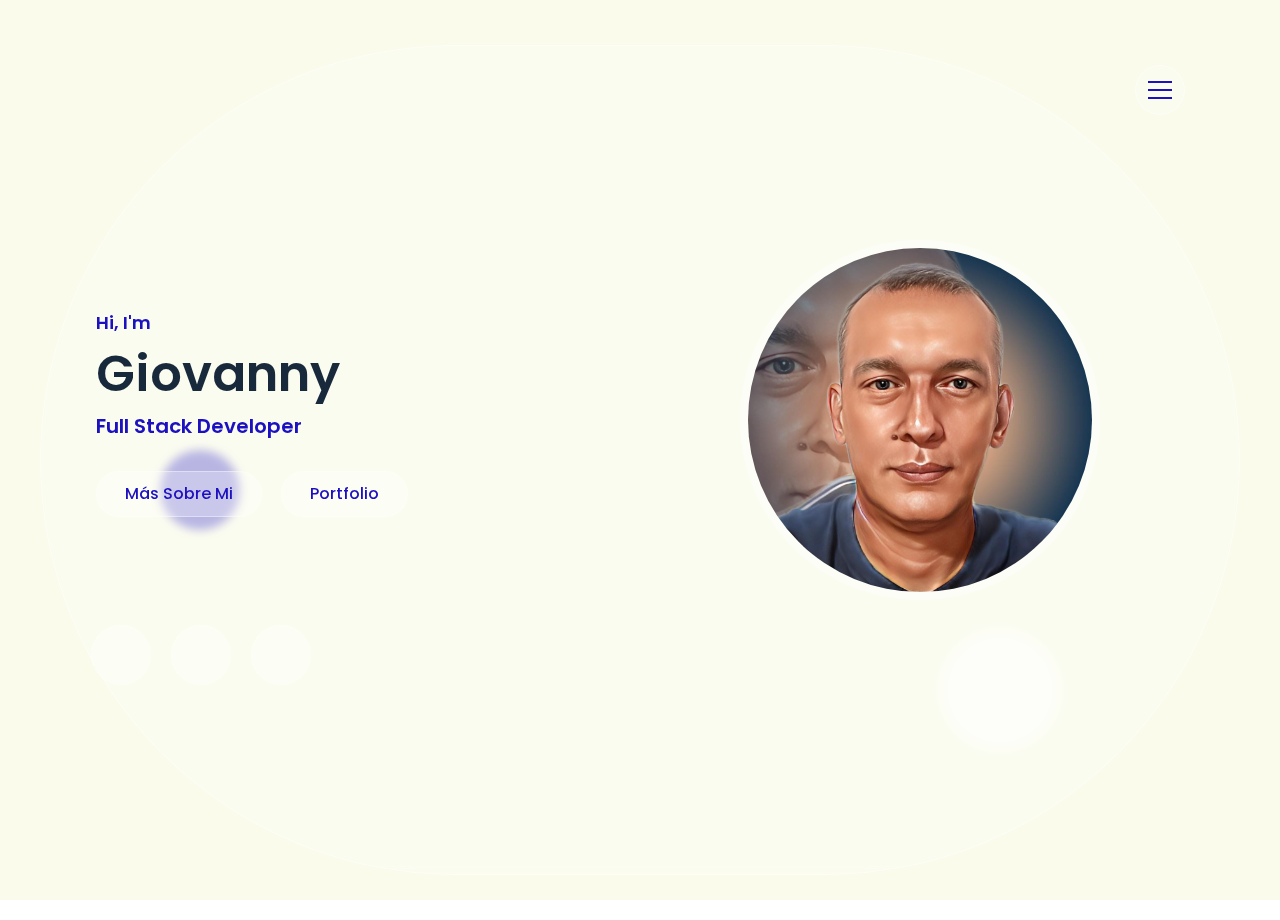
==== index.html @ 27f0efa8 "first commit" ====
<!DOCTYPE html>
<html lang="en">
<head>
  <meta charset="utf-8">
  <meta name="viewport" content="width=device-width, initial-scale=1">
  <link rel="stylesheet" href="css/font-awesome.css">
  <link rel="stylesheet" href="css/style.css">
  <title>Giovanny</title>
</head>
<body>
<!-------- Page Loader ------->
<div class="page-loader">
  
</div>

<!--------  Background Circles start ------->
<div class="bg-circles">
  <div class="circle-1"></div>
  <div class="circle-2"></div>
  <div class="circle-3"></div>
  <div class="circle-4"></div>
</div>

<!--------  overlay ------->
  <div class="overlay"></div>

<!--------  Main ------->
<div class="main">
                <!--------  Header Start ------->
<header class="header">
  <div class="container">
    <div class="row flex-end">
      <button type="button" class="nav-toggler">
        <span></span>
      </button>
      <nav class="nav">
        <div class="nav-inner">
          <ul>
            <li><a href="#home" class="nav-item link-item">Home</a></li>
            <li><a href="#about" class="nav-item link-item">About</a></li>
            <li><a href="#portfolio" class="nav-item link-item">Portfolio</a></li>
            <li><a href="#contact" class="nav-item link-item">Contact</a></li>
          </ul>
        </div>
      </nav>
    </div>
  </div>
</header>



                <!--------  Home section ------->
  <section class="home-section align-items-center active" id="home">
    <div class="container">
      <div class="row align-items-center">
        <div class="home-text">
          <p>Hi, I'm</p>
          <h1>Giovanny</h1>
          <h2>Full Stack developer</h2>
          <a href="#about" class="btn link-item">más sobre mi</a>
          <a href="#portfolio" class="btn link-item">portfolio</a>
        </div>
        <div class="home-img">
          <div class="img-box">
            <img src="img/portfolio/img.jpg" alt="profile-img">
          </div>
        </div>
        <div class="social align-items-center">
          <ul>
            <li><a href="https://github.com/giovanymevi" target="_blank"><i class="fab fa-github"></i></a></li>
            <li><a href="https://www.linkedin.com/feed/" target="_blank"><i class="fab fa-linkedin"></i></a></li>
            <li><a href="#" target="_blank"><i class="fab fa-twitter"></i></a></li>
          </ul>
        </div>
      </div>
    </div>
  </section>
                  <!--------  About section ------->
<section class="about-section sec-padding " id="about">
  <div class="container">
    <div class="row">
      <div class="section-title">
        <h2>Sobre mi</h2>
      </div>
    </div>
    <div class="row">
      <div class="about-img">
        <img src="img/portfolio/logoGio.jpg" alt="about img">
      </div>
      <div class="about-text">
        <p>Como desarrollador web, me apasiona crear sitios web y aplicaciones de alta calidad que brinden una experiencia de usuario perfecta. 
          <br>Mi objetivo es implementar soluciones online innovadoras que aporten valor a usuarios y empresas.
          Siempre estoy buscando aprender y expandir mi conjunto de habilidades, y estoy emocionada de aportar mi experiencia a nuevos desafíos y oportunidades.
        </p>
        <h3>skills</h3>
        <div class="skills">
          <div class="skill-item">html</div>
          <div class="skill-item">css</div>
          <div class="skill-item">javascript</div>
          <div class="skill-item">sass</div>
          <div class="skill-item">react</div>
          <div class="skill-item">redux</div>
          <div class="skill-item">node.js</div>
          <div class="skill-item">express.js</div>
          <div class="skill-item">Astro</div>
          <div class="skill-item">java</div>
          <div class="skill-item">spring boot</div>
          <div class="skill-item">python</div>
        </div>

        <div class="about-tabs">
          <button type="button" class="tab-item active" data-target="#education">educación</button>
          <button type="button" class="tab-item " data-target="#experience">experiencia</button>
        </div>
                          <!------ Education ----->
          <div class="tab-content active" id="education">
            <div class="timeline">
              <div class="timeline-item">
                <span class="date">2024 - actualmente</span>
                <h4>Full Stack web developer- <span>Autodidacta.</span></h4>
                <p></p>
              </div>
              <div class="timeline-item">
                <span class="date">2023 - actualmente</span>
                <h4>Proyecto Académico CRUD  - <span>Autodidacta.</span></h4>
                <p></p>
              </div>
              <div class="timeline-item">
                <span class="date">2023 - 2023</span>
                <h4>Programación desde Cero  - <span>Autodidacta</span></h4>
                <p></p>
              </div>
              <div class="timeline-item">
                <span class="date">2000 - 2007</span>
                <h4>Estudiante de Informatica  - <span>Autodidacta</span></h4>
                <p></p>
              </div>
            </div>
          </div>
                      <!------ Experience ----->
          <div class="tab-content" id="experience">
            <div class="timeline">
              <div class="timeline-item">
                <span class="date">2024 - actualmente</span>
                <h4>Programacion - <span>Autodidacta.</span></h4>
                <p></p>
              </div>
              <div class="timeline-item">
                <span class="date">2014 - actualmente</span>
                <h4>Programador - <span>Autodidacta.</span></h4>
                <p></p>
              </div>
            </div>
          </div>
          <a href="img/cv.pdf" target="_blank" class="btn">descargar cv</a>
          <a href="#contact" class="btn link-item">contactame</a>
      </div>
    </div>
  </div>
</section>

                  <!--------  Portfolio section ------->
<section class="portfolio-section sec-padding" id="portfolio">
  <div class="container">
    <div class="row">
      <div class="section-title">
        <h2>trabajo reciente</h2>
      </div>
    </div>
  </div>
  <div class="row">
    <div class="portfolio-item">
      <div class="portfolio-item-thumbnail">
        <img src="img/portfolio/videogames.png" alt="portfolio item thumb">
      </div>
      <h3 class="portfolio-item-title">App PI-VIDEOGAMES</h3>
      <button type="button" class="btn view-project-btn">ver Proyecto</button>
      <div class="portfolio-item-details">
        <div class="description">
          <p>Creación de una app web con temática de Videogames</p>
        </div>
        <div class="general-info">
          <ul>
            <li>Creado - <span>actualmente</span></li>
            <li>Tecnologías usadas - <span>JavaScript - React.js - Redux - Express.js - PostgreSQL - Node</span></li>
            <li>Rol - <span>Front-End/Back-End/BdD</span></li>
            <li>Ver Online - <span><a href="#" target="_blank">Acceso</a></span></li>
          </ul>
        </div>
      </div>
    </div>

    <div class="row">
      <div class="portfolio-item">
        <div class="portfolio-item-thumbnail">
          <img src="img/portfolio/citasync.png" alt="portfolio item thumb">
        </div>
        <h3 class="portfolio-item-title">App CITASYNC</h3>
        <button type="button" class="btn view-project-btn">ver Proyecto</button>
        <div class="portfolio-item-details">
          <div class="description">
            <p>Creación de una app CRUD de Agenda de Citas</p>
          </div>
          <div class="general-info">
            <ul>
              <li>Creado - <span>actualmente</span></li>
              <li>Tecnologías usadas - <span>JavaScript - React.js - Redux - Java - Spring Boot - MySQL</span></li>
              <li>Rol - <span>Team Lead/Front-End</span></li>
              <li>Ver Online - <span><a href="#" target="_blank">Acceso</a></span></li>
            </ul>
          </div>
        </div>
      </div>
      
    <div class="row">
      <div class="portfolio-item">
        <div class="portfolio-item-thumbnail">
          <img src="img/portfolio/Rickandmorty.png" alt="portfolio item thumb">
        </div>
        <h3 class="portfolio-item-title">App RICK AND MORTY</h3>
        <button type="button" class="btn view-project-btn">ver Proyecto</button>
        <div class="portfolio-item-details">
          <div class="description">
            <p>Creación de una app web con temática de Rick and Morty</p>
          </div>
          <div class="general-info">
            <ul>
              <li>Creado - <span>Jun 2023</span></li>
              <li>Tecnologías usadas - <span>JavaScript - React.js - Redux - Express.js - PostgreSQL - Node</span></li>
              <li>Rol - <span>Front-End/Back-End/BdD</span></li>
              <li>Ver Online - <span><a href="#" target="_blank">Acceso</a></span></li>
            </ul>
          </div>
        </div>
      </div>

    <div class="portfolio-item">
        <div class="portfolio-item-thumbnail">
          <img src="#" alt="portfolio item thumb">
        </div>
        <h3 class="portfolio-item-title">Portfolio Astro</h3>
        <button type="button" class="btn view-project-btn">ver Proyecto</button>
        <div class="portfolio-item-details">
          <div class="description">
            <p>Aquí está el ejemplo de mis diferentes proyectos hechos con las tecnologías aprendidas y
              con diferentes estilos modernos (Astro).</p>
          </div>
          <div class="general-info">
            <ul>
              <li>Creado - <span>Jul 2023</span></li>
              <li>Tecnologías usadas - <span> Astro</span></li>
              <li>Rol - <span>FrontEnd</span></li>
              <li>Ver Online - <span><a href="https://reposi-eight.vercel.app/" target="_blank">Acceso</a></span></li>
            </ul>
          </div>
        </div>
    </div>

    <div class="portfolio-item">
        <div class="portfolio-item-thumbnail">
          <img src="img/portfolio/Captura de pantalla calculadora.png" alt="portfolio item thumb">
        </div>
        <h3 class="portfolio-item-title">Calculadora Básica con React</h3>
        <button type="button" class="btn view-project-btn">ver Proyecto</button>
        <div class="portfolio-item-details">
          <div class="description">
            <p>Creación de una Calculadora Básica <br>
              Calculadora Básica utilizando React. Proyecto personal para implementar las tecnologías
              aprendidas durante mi tiempo de formación.</p>
          </div>
          <div class="general-info">
            <ul>
              <li>Creado - <span>Jul 2023</span></li>
              <li>Tecnologías usadas - <span>JavaScript - React - CSS </span></li>
              <li>Rol - <span>FrontEnd</span></li>
              <li>Ver Online - <span><a href="#" target="_blank">Acceso</a></span></li>
            </ul>
          </div>
        </div>
    </div>

    <div class="portfolio-item">
      <div class="portfolio-item-thumbnail">
        <img src="img/portfolio/images-portfolio.png" alt="portfolio item thumb">
      </div>
      <h3 class="portfolio-item-title">Licuadora</h3>
      <button type="button" class="btn view-project-btn">ver Proyecto</button>
      <div class="portfolio-item-details">
        <div class="description">
          <p> proyecto personal hecho con las tecnologías aprendidas y
            con diferentes estilos modernos (practica JavaScript).</p>
        </div>
        <div class="general-info">
          <ul>
            <li>Creado - <span>Abr 2023</span></li>
            <li>Tecnologías usadas - <span> HTML - CSS - Javascript.</span></li>
            <li>Rol - <span>FrontEnd</span></li>
            <li>Ver Online - <span><a href="https://github.com/giovanymevi/licuadora" target="_blank">Acceso</a></span></li>
          </ul>
        </div>
      </div>
  </div>
  
  </div>
</section>

                  <!--------  Contact section ------->
<Section class="contact-section sec-padding" id="contact">
  <div class="container">
    <div class="row">
      <div class="section-title">
        <h2>Contactame</h2>
      </div>
    </div>
    
    <form  action="#"  method="POST">
      <!-- Honeypot -->
      <input type="text" name="_honey" style="display:none;">
      <!-- Disable Captcha-->
      <input type="hidden" name="captcha" value="false">
      <input type="hidden" name="_next" value="Proyect-portfolio-glass/success.html">

    <div class="row">
      <div class="contact-form">
        <form >
          <div class="row">
            <div class="input-group">
              <input type="text" placeholder="Name" class="input-control" required>
            </div>
            <div class="input-group">
              <input type="text" placeholder="Email" class="input-control" required>
            </div>
            <div class="input-group">
              <input type="text" placeholder="Subject" class="input-control" required>
            </div>
            <div class="input-group">
              <textarea placeholder="Message" class="input-control" required></textarea>
            </div>
            <div class="submit-btn">
              <button type="submit" class="btn">enviar mensaje</button>
            </div>
         </div>
        </form>
    </div>
    <div class="contact-info">
      <div class="contact-info-item">
        <h3>Email</h3>
        <p>giovannymendozavillamizar1@gmail.com</p>
      </div>
      <div class="contact-info-item">
        <h3>Phone</h3>
        <p>58 424 7423318</p>
      </div>
      <div class="contact-info-item">
        <h3>Follow me</h3>
        <div class="social-links">
          <a href="https://github.com/orliluq" target="_blank"><i class="fab fa-github"></i></a>
          <a href="#" target="_blank"><i class="fab fa-linkedin"></i></a>
          <a href="#" target="_blank"><i class="fab fa-twitter"></i></a>
        </div>
      </div>
    </div>
  </div>

</Section>


</div>
<!--------  Portfolio item details Popup ------->
<div class="portfolio-popup">
  <div class="pp-inner">
    <div class="pp-content">
      <div class="pp-header">
        <button type="button" class="btn pp-close"><i class="fas fa-times"></i></button>
        <div class="pp-thumbnail">
          <img src="img/logo.svg.png" alt="pp-thumbnail">
        </div>
        <h3>App Orlidev</h3>
      </div>
      <div class="pp-body">
        
      </div>
    </div>
  </div>
</div>
  
<script src="js/script.js"></script>
</body>
</html>
---- css/style.css ----
/* -------- fonts -------*/

@import url('https://fonts.googleapis.com/css2?family=Poppins:wght@300;400;500;600;700&display=swap');

/* -------- Variables -------*/
:root {
    --main-color: #1c11c0;
    --blue: #f0157b;
    --blue-dark: #18293c;
    --orange: #f15959;
    --green-yellow: #cddc39;
    --pink-light: #110000;
    --cyan-light: #500404;
    --white: #ffff;
    --white-alpha-40: rgba(255, 255, 255, 0.40);
    --white-alpha-25: rgba(255, 255, 255, 0.25);
    --backdrop-filter-blur: blur(5px) ;
}


/* -------- Global Settings -------*/

* {
   box-sizing: border-box;
   padding: 0;
   margin: 0;
   outline: none; 
}

::before,
::after {
    box-sizing: border-box;
}

body {
    min-height: 100vh;
    background-image: url(https://redis.com/wp-content/uploads/2020/06/blog-async-scaled.jpeg);
    background-attachment: fixed;
    font-size: 16px;
    font-family: 'Poppins', sans-serif;
    font-weight: 300;
    color: var(--blue-dark);
    line-height: 1.5;
    overflow-x: hidden;
    -webkit-top-highlight-color: transparent;
    padding: 5vh 15px;
}

body.hide-scrolling {
    overflow-y: hidden;
}

body::before {
    content: '';
    position: fixed;
    left: 0;
    top: 0;
    height: 100%;
    width: 100%;
    background-color: var(--green-yellow);
    z-index: -1;
    opacity: 0.1;
}

a {
    text-decoration: none;
}

h1,h2 {
    font-weight: 600;
}

h3,h4,h5,h6 {
    font-weight: 500;
}

img {
    max-width: 100%;
    vertical-align: middle;
}

ul {
    list-style: none;
}

section{
    background-color: var(--white-alpha-25);
    border: 1px solid var(--white-alpha-40);
    min-height: calc(100vh - 70px);
    border-radius: 1000px;
    backdrop-filter: var(--backdrop-filter-blur);
    display: none;
}

section.active {
    display: block;
    animation: fadeIn 0.5s ease-in-out forwards;
}

section.fade-out {
    animation: fadeOut 0.5s ease-in-out forwards;
}

.main {
    max-width: 1200px;
    margin: auto;
    transition: all 0.5s ease-in-out;
    position: relative;
}

.main.fade-out{
    opacity: 0;
}

.container {
    padding: 0 40px;
    width: 100%;
}

.row {
    display: flex;
    flex-wrap: wrap;
}

.align-items-center {
    align-items: center;
}

.hidden {
    display: none !important;
}
.sec-padding {
    padding: 80px 0;
}
.flex-end {
    justify-content: flex-end;
}

/* -------- Section title-------*/
.section-title {
    padding: 0 15px;
    width: 100%;
    text-align: center;
    margin-bottom: 40px;
}
.section-title h2 {
    font-size: 40px;
    text-transform: capitalize;
}


/* -------- Customs Scrollbar -------*/

::-webkit-scrollbar {
    width: 5px;
}
::-webkit-scrollbar-track {
    background-color: var(--white);
}
::-webkit-scrollbar-thumb {
    background-color: var(--main-color);
}



/* -------- Buttons -------*/
button {
    font-family: inherit;
    user-select: none;
}
.btn {
    line-height: 1.5;
    background-color: var(--white-alpha-25);
    border: 1px solid var(--white-alpha-40);
    padding: 10px 28px;
    display: inline-block;
    border-radius: 30px;
    color: var(--main-color);
    font-weight: 500;
    text-transform: capitalize;
    font-family: inherit;
    font-size: 16px;
    cursor: pointer;
    user-select: none;
    position: relative;
    overflow: hidden;
    vertical-align: middle;
    transition: color 0.3s ease;
}

.btn::before{
    content: '';
    position: absolute;
    top: 0;
    left: 0;
    height: 100%;
    width: 0%;
    background-color: var(--main-color);
    z-index: -1;
    transition: width 0.3s ease;
}

.btn:hover::before {
    width: 100%;
}

.btn:hover {
    color: var(--white);
}

/* -------- Animation keyframes -------*/
@keyframes fadeIn {
    0% {
        opacity: 0;
    }
    100% {
        opacity: 1;
    }
}

@keyframes fadeOut {
    0% {
        opacity: 1;
    }
    100% {
        opacity: 0;
    }
}

@keyframes zoomInOut {
    0%,100% {
        transform: scale(0.5);
    }
    50% {
        transform: scale(1);
    }
}

@keyframes bounceTop {
    0%,100% {
        transform: translateY(-50px);
    }
    50% {
        transform: translateY(0px);
    }
}
@keyframes bounceTop2 {
    0%,100% {
        transform: translateY(-290px);
    }
    50% {
        transform: translateY(0px);
    }
}

@keyframes spin {
    0% {
        transform: rotate(0deg);
    }
    100% {
        transform: rotate(360deg);
    }
}

/* -------- Background-circles -------*/
.bg-circles {
    position: fixed;
    top: 0;
    height: 100%;
    max-width: 1200px;
    width: calc(100% - 30px);
    left: 50%;
    transform: translateX(-70%);
}
.bg-circles div {
    position: absolute;
    border-radius: 50%;
}
.bg-circles .circle-1 {
    height: 60px;
    width: 60px;
    background-color: var(--blue);
    left: 5%;
    top: 10%;
    opacity: 0.3;
    animation: zoomInOut 8s linear infinite;
}
.bg-circles .circle-2 {
    height: 80px;
    width: 80px;
    background-color: var(--main-color);
    left: 30%;
    top: 50%;
    opacity: 0.4;
    animation: bounceTop 5s ease-in-out infinite;
}
.bg-circles .circle-3 {
    height: 120px;
    width: 120px;
    background-color: var(--white);
    top: 70%;
    right: -60px;
    opacity: 0.6;
    animation: bounceTop2 6s ease-in-out infinite;
}
.bg-circles .circle-4 {
    height: 50px;
    width: 50px;
    background-color: var(--orange);
    left: -30px;
    top: 80%;
    opacity: 0.6;
    
}


/* --------overlay-------*/
.overlay {
    position: fixed;
    top: 0;
    left: 0;
    height: 100%;
    width: 100%;
    background-color: transparent;
    z-index: 200;
    visibility: hidden;
}
.overlay.active {
    visibility: visible;
}

/* -------- Page loader -------*/
.page-loader {
    position: fixed;
    left: 0;
    top: 0;
    height: 100%;
    width: 100%;
    z-index: 99;
    background-color: var(--white-alpha-25);
    backdrop-filter: var(--backdrop-filter-blur);
    display: flex;
    align-items: center;
    justify-content: center;
    transition: opacity 0.6s ease;
}
.page-loader.fade-out {
    opacity: 0;
}
.page-loader div {
    border: 2px solid transparent;
    position: absolute;
    border-radius: 50%;
    opacity: 0.6;
    border-top-color: transparent !important;
    border-bottom-color: transparent !important;
    animation: spin 1s linear infinite;

}
.page-loader div:nth-child(1){
    height: 60px;
    width: 60px;
    border-color: var(--main-color);
}
.page-loader div:nth-child(2){
    height: 45px;
    width: 45px;
    border-color: var(--blue);
    animation-duration: 1.2s;
}
.page-loader div:nth-child(2){
    height: 45px;
    width: 45px;
    border-color: var(--blue);
}
/* -------- Header-------*/
.header {
    position: absolute;
    top: 0;
    left: 0;
    width: 100%;
    z-index: 1;
    padding: 20px 0 0;
}

.header.active {
    position: fixed;
    top: 35px;
    padding: 20px 15px;
}
.header.active .container {
    max-width: 1200px;
    margin: auto;
}
.header .nav-toggler {
    width: 50px;
    height: 50px;
    border: none;
    cursor: pointer;
    border-radius: 50%;
    background-color: var(--white-alpha-25);
    border: 1px solid var(--white-alpha-40);
    display: flex;
    align-items: center;
    justify-content: center;
    margin: 0 15px;
    z-index: 1;
    transition: opacity 0.5s ease-in-out;
}
.header .nav-toggler.hide {
    opacity: 0;
    transition: none;
}

.header .nav-toggler span {
    height: 2px;
    width: 24px;
    background-color: var(--main-color);
    position: relative;
    transition: background-color 0.3s ease;
}
.header.active .nav-toggler span {
    background-color: transparent;
}

.header .nav-toggler span::before,
.header .nav-toggler span::after {
    content: '';
    position: absolute;
    top: 0;
    width: 100%;
    height: 100%;
    background-color: var(--main-color);
    transition: all 0.3s ease;
}

.header .nav-toggler span::before {
    left: 0;
    transform: translateY(-8px);
}

.header.active .nav-toggler span::before {
    transform: rotate(45deg);
}

.header .nav-toggler span::after {
    right: 0;
    transform: translateY(8px);
}

.header.active .nav-toggler span::after {
    transform: rotate(-45deg);
}

.header:not(.active) .nav-toggler:hover span::before,
.header:not(.active) .nav-toggler:hover span::after {
    width: 50%;
}

.header .nav {
    position: fixed;
    top: 0;
    left: 0;
    height: 100%;
    width: 100%;
    padding: 35px 15px;
    overflow-y: auto;
    visibility: hidden;
}

.header.active .nav {
    visibility: visible;
}

.header .nav-inner {
   min-height: calc(100vh - 70px);
   max-width: 1200px;
   margin: auto;
   background-color: var(--white-alpha-25);
   border: 1px solid var(--white-alpha-40);
   backdrop-filter: var(--backdrop-filter-blur);
   padding: 50px 0;
   border-radius: 30px;
   display: flex;
   align-items: center;
   justify-content: center;
   opacity: 0;
   transition: all 0.5s ease;
}
.header.active .nav-inner {
    opacity: 1;
}
.header .nav-inner ul li {
    text-align: center;
    margin-bottom: 20px;
}
.header .nav-inner ul li a {
    position: relative;
    width: 200px;
    font-size: 40px;
    color: #ffff;
    display: block;
    font-weight: 500;
    border-radius: 30px;
    border: 1px solid var(--white-alpha-40);
    border-right: 1px solid var(--white-alpha-25);
    border-bottom: 1px solid var(--white-alpha-25);
    box-shadow: 0 5px 45px rgba(255, 255, 255, 0.1);
    backdrop-filter: blur(2px);
    transition: 0.6s;
    overflow: hidden;
    
}
.header .nav-inner ul li a::before {
    content: '';
    position: absolute;
    top: 0;
    left: 0;
    width: 30px;
    height: 100%;
    background: rgba(255, 255, 255, 0.5);
    transform: skewX(45deg) translateX(210px);
    transition: 0.5s;
}
.header .nav-inner ul li a:hover::before {
    transform: skewX(45deg) translateX(-220px);
}
.header .nav-inner ul li a:hover {
    color: var(--main-color);
   
}

/* -------- Home section -------*/

.home-section {
    padding: 120px 0;
}
.home-section.active {
    display: flex;
    
}
.home-text,
.home-img {
    width: 50%;
    padding: 15px;
}

.home-text p {
    font-size: 18px;
    font-weight: 600;
    color: var(--main-color);
}

.home-text h1 {
    font-size: 50px;
    text-transform: capitalize;
}

.home-text h2 {
    font-size: 20px;
    text-transform: capitalize;
    font-weight: 600;
    color: var(--main-color);
    margin: 0 0 30px;
}

.home-text .btn {
    margin: 0 15px 15px 0;
}

.home-img .img-box {
    max-width: 360px;
    background-color: var(--white-alpha-25);
    border-radius: 50%;
    border: 8px solid var(--white-alpha-25);
    margin: auto;
}
.home-img .img-box img {
    width: 100%;
    border-radius: 50%;
}
.social {
    display: flex;
    justify-content: center;
    align-items: center;
}
.social ul {
    position: relative;
    display: flex;
    z-index: 2;
}
.social ul li {
    position: relative;
    list-style: none;
    margin: 10px;
    
}
.social ul li a {
    position: relative;
    width: 60px;
    height: 60px;
    border-radius: 50%;
    display: flex;
    justify-content: center;
    align-items: center;
    color: #ffff;
    font-size: 2em;
    border: 1px solid var(--white-alpha-40);
    border-right: 1px solid var(--white-alpha-25);
    border-bottom: 1px solid var(--white-alpha-25);
    box-shadow: 0 5px 45px rgba(255, 255, 255, 0.1);
    backdrop-filter: blur(2px);
    transition: 0.6s;
    overflow: hidden;
}

.social ul li a:hover {
    transform: translateY(-20px);
    color: var(--main-color);
}
.social ul li a::before {
    content: '';
    position: absolute;
    top: 0;
    left: 0;
    width: 30px;
    height: 100%;
    background: rgba(255, 255, 255, 0.5);
    transform: skewX(45deg) translateX(150px);
    transition: 0.5s;
}
.social ul li a:hover::before {
    transform: skewX(45deg) translateX(-150px);
    
}








/* -------- About section -------*/

.about-img {
    width: 40%;
    padding: 0 15px;
}

.about-text {
    width: 60%;
    padding: 0 15px;
}

.about-img .img-box {
    background-color: var(--white-alpha-25);
    max-width: 380px;
    border: 1px solid var(--white-alpha-40);
    margin: auto;
    border-radius: 10px;
}
.about-img .img-box img {
    width: 100%;
}
.about-text h3 {
    text-transform: capitalize;
    font-size: 20px;
    margin: 20px 0;
}
.about-text .skills{
    display: flex;
    flex-wrap: wrap;
}
.about-text .skill-item {
    background-color: var(--white-alpha-25);
    border: 1px solid var(--white-alpha-40);
    padding: 5px 15px;
    text-transform: capitalize;
    margin: 0 10px 10px 0;
    border-radius: 20px;
}

.about-tabs {
    margin-top: 20px;
}

.about-tabs .tab-item {
    padding: 2px 0;
    background-color: transparent;
    border: none;
    text-transform: capitalize;
    display: inline-block;
    color: var(--blue-dark);
    font-size: 20px;
    cursor: pointer;
    font-weight: 500;
    margin: 0 30px 0 0;
    position: relative;
    opacity: 0.5;
    transition: all 0.3s ease;
}

.about-tabs .tab-item:last-child {
    margin: 0;
}

.about-tabs .tab-item::before {
    content: '';
    position: absolute;
    left: 0;
    bottom: 0;
    width: 0%;
    height: 1px;
    background-color: var(--blue-dark);
    transition: width 0.3s ease;
}

.about-tabs .tab-item:hover::before {
    width: 100%;
}

.about-tabs .tab-item.active::before {
    width: 100%;
    background-color: var(--main-color);
}

.about-tabs .tab-item.active {
    color: var(--main-color);
    opacity: 1;
    cursor: auto;
}

.about-text .timeline {
    position: relative;
}

.about-text .timeline::before {
    content: '';
    position: absolute;
    height: 100%;
    width: 1px;
    top: 0;
    left: 5px;
    background-color: var(--main-color);
}

.about-text .tab-content {
    padding: 40px 0;
    display: none;
}

.about-text .tab-content.active {
    display: block;
}

.about-text .timeline-item {
    margin-bottom: 30px;
    position: relative;
    padding: 10px 0 0 40px;
}

.about-text .timeline-item::before{
    content: '';
    position: absolute;
    height: 11px;
    width: 11px;
    background-color: var(--main-color);
    left: 0;
    top: 16px;
    border-radius: 50%;
}

.about-text .timeline-item:last-child {
    margin-bottom: 0;
}

.about-text .timeline-item .date {
    display: block;
    color: var(--main-color);
    font-weight: 400;
    margin: 0 0 10px;
}

.about-text .timeline-item h4 {
    font-size: 18px;
    text-transform: capitalize;
    margin: 0 0 10px;
}

.about-text .timeline-item h4 span {
    font-weight: 400;
}

.about-text .btn {
    margin: 0 15px 15px 0;
}

/* -------- Portfolio section -------*/
.portfolio-section{
    padding-bottom: 50px;
}

.portfolio-item {
    width: calc((100%/3) - 30px);
    margin: 0 15px 30px;
}

.portfolio-item-thumbnail {
    padding: 10px;
    background-color: var(--white-alpha-25);
    border: 1px solid var(--white-alpha-40);
    border-radius: 10px;
}

.portfolio-item-thumbnail img {
    width: 100%;
    border-radius: 10px;
}

.portfolio-item h3 {
    font-size: 20px;
    text-transform: capitalize;
    margin: 20px 0;

}

.portfolio-item-details {
    display: none;
}


/* -------- Portfolio Popup -------*/

.portfolio-popup {
    position: fixed;
    top: 0;
    left: 0;
    height: 100%;
    width: 100%;
    z-index: 200;
    overflow-y: auto;
    visibility: hidden;
}
.portfolio-popup.open {
    visibility: visible;
    overflow-y: auto;
}
.pp-inner {
    min-height: 100vh;
    padding: 40px 15px;
    display: flex;
    align-items: center;
    justify-content: center;
}
.pp-content {
    background-color: var(--white-alpha-25);
    padding: 30px;
    border-radius: 30px;
    max-width: 900px;
    border: 1px solid var(--white-alpha-40);
    backdrop-filter: var(--backdrop-filter-blur);
    opacity: 0;
    transform: scale(0.9);
}
.portfolio-popup.open .pp-content {
    opacity: 1;
    transform: scale(1);
    transition: all 0.5s ease;
}
.pp-header {
    position: relative;
}
.pp-header .btn {
    height: 40px;
    width: 40px;
    padding: 0;
    display: flex;
    align-items: center;
    justify-content: center;
    position: absolute;
    top: -40px;
    right: -40px;
}
.pp-thumbnail img {
    border-radius: 10px;
}
.pp-header h3 {
    font-size: 25px;
    text-transform: capitalize;
    margin: 20px 0 15px;
}
.pp-body .description {
    margin-bottom: 20px;
}
.pp-body .general-info li {
    margin-bottom: 10px;
    font-weight: 500;
    text-transform: capitalize;
}
.pp-body .general-info li span {
    font-weight: 300; 
}
.pp-body .general-info li a {
    text-transform: lowercase; 
    color: var(--main-color);
}

/* -------- Contact section -------*/
.contact-form,
.contact-info {
    width: 50%;
    padding: 0 15px;

}
.contact-form .input-group {
    width: 100%;
    margin-bottom: 30px;
}
.contact-form .input-control::placeholder {
    color: var(--blue-dark);
    opacity: 0.8;
    font-weight: 300;
}

.contact-form .input-control {
    display: block;
    width: 100%;
    height: 50px;
    border-radius: 25px;
    border: none;
    font-family: inherit;
    font-weight: 400;
    font-size: 16px;
    background-color: var(--white-alpha-25);
    padding: 0 20px;
    color: var(--blue-dark);
    border: 1px solid transparent;
    transition: border-color 0.3s ease;
}

.contact-form .input-control:focus {
    border-color: var(--white-alpha-40);
}

.contact-form textarea.input-control {
    height: 120px;
    resize: none;
    padding-top: 15px;
}
.contact-info-item {
    margin: 0 0 30px;
    padding: 0 0 0 20px;
}
.contact-info-item h3 {
    font-size: 20px;
    text-transform: capitalize;
    margin: 0 0 5px;
}
.contact-info-item .social-links a {
    display: inline-flex;
    align-items: center;
    justify-content: center;
    height: 40px;
    width: 40px;
    background-color: var(--white-alpha-25);
    border: 1px solid var(--white-alpha-40);
    color: var(--main-color);
    border-radius: 50%;
    margin: 6px 4px 0 0;
    transition: all 0.3s ease;
}
.contact-info-item .social-links a:hover {
    background-color: var(--main-color);
    color: var(--white);
}

/* -------- responsive -------*/
@media(max-width:991px) {
    .container {
        padding: 0;
    }
    .home-text,
    .home-img {
        width: 100%;
    }
    .home-text {
        text-align: center;
    }
    .home-img {
        order: -1;
    }
    .home-img .img-box{
        max-width: 300px;
    }
    .home-text .btn {
        margin: 0 7px 15px;
    }
    .social ul {
        margin-left: 350px;
    } 
    .portfolio-item {
        width: calc(50% - 30px);
    }

}

@media(max-width:767px) {
    .social ul {
        margin-left: 236px;
    } 
    .contact-form,
    .contact-info,
    .about-img,
    .about-text {
        width: 100%;
    }
    .about-text {
        margin-top: 30px;
    }
    .portfolio-item {
        width: calc(100% - 30px);
    }
    .pp-inner {
        padding: 30px 15px;
    }
    .contact-info {
        order: -1;
        margin-bottom: 15px;
    }
    .contact-info-item {
        padding: 0;
    }
}

@media(max-width:575px) {
    .section-title h2,
    .header .nav-inner ul li a {
        font-size: 35px;
    }
    .home-text h1 {
        font-size: 30px;
    }
    .home-text h2 {
        font-size: 18px;
    }
    .social ul {
        margin-left: 140px;
    } 
    .pp-header h3 {
        font-size: 20px;
    }
    
}
@media(max-width:402px){
    .social ul {
        display: inline;

    }
}
@media(max-width:240px){
    .social ul {
        display: inline-block;
        margin-left: 2px;
    }
}
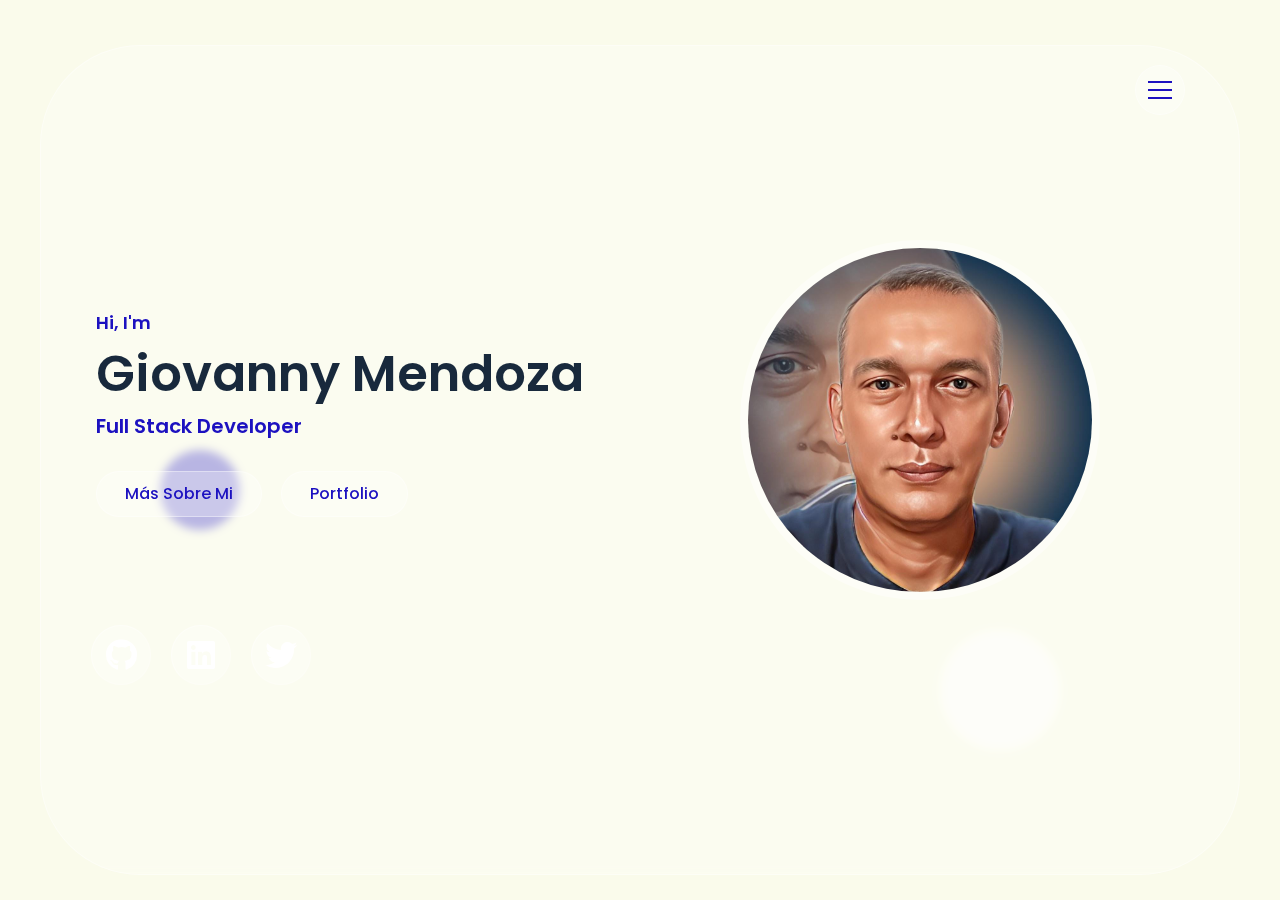
==== commit 2e308c5c: "first commit" ====
--- a/index.html
+++ b/index.html
@@ -55,7 +55,7 @@
       <div class="row align-items-center">
         <div class="home-text">
           <p>Hi, I'm</p>
-          <h1>Giovanny</h1>
+          <h1>Giovanny Mendoza</h1>
           <h2>Full Stack developer</h2>
           <a href="#about" class="btn link-item">más sobre mi</a>
           <a href="#portfolio" class="btn link-item">portfolio</a>
@@ -169,74 +169,9 @@
     </div>
   </div>
   <div class="row">
-    <div class="portfolio-item">
-      <div class="portfolio-item-thumbnail">
-        <img src="img/portfolio/videogames.png" alt="portfolio item thumb">
-      </div>
-      <h3 class="portfolio-item-title">App PI-VIDEOGAMES</h3>
-      <button type="button" class="btn view-project-btn">ver Proyecto</button>
-      <div class="portfolio-item-details">
-        <div class="description">
-          <p>Creación de una app web con temática de Videogames</p>
-        </div>
-        <div class="general-info">
-          <ul>
-            <li>Creado - <span>actualmente</span></li>
-            <li>Tecnologías usadas - <span>JavaScript - React.js - Redux - Express.js - PostgreSQL - Node</span></li>
-            <li>Rol - <span>Front-End/Back-End/BdD</span></li>
-            <li>Ver Online - <span><a href="#" target="_blank">Acceso</a></span></li>
-          </ul>
-        </div>
-      </div>
-    </div>
-
-    <div class="row">
-      <div class="portfolio-item">
+   <div class="portfolio-item">
         <div class="portfolio-item-thumbnail">
-          <img src="img/portfolio/citasync.png" alt="portfolio item thumb">
-        </div>
-        <h3 class="portfolio-item-title">App CITASYNC</h3>
-        <button type="button" class="btn view-project-btn">ver Proyecto</button>
-        <div class="portfolio-item-details">
-          <div class="description">
-            <p>Creación de una app CRUD de Agenda de Citas</p>
-          </div>
-          <div class="general-info">
-            <ul>
-              <li>Creado - <span>actualmente</span></li>
-              <li>Tecnologías usadas - <span>JavaScript - React.js - Redux - Java - Spring Boot - MySQL</span></li>
-              <li>Rol - <span>Team Lead/Front-End</span></li>
-              <li>Ver Online - <span><a href="#" target="_blank">Acceso</a></span></li>
-            </ul>
-          </div>
-        </div>
-      </div>
-      
-    <div class="row">
-      <div class="portfolio-item">
-        <div class="portfolio-item-thumbnail">
-          <img src="img/portfolio/Rickandmorty.png" alt="portfolio item thumb">
-        </div>
-        <h3 class="portfolio-item-title">App RICK AND MORTY</h3>
-        <button type="button" class="btn view-project-btn">ver Proyecto</button>
-        <div class="portfolio-item-details">
-          <div class="description">
-            <p>Creación de una app web con temática de Rick and Morty</p>
-          </div>
-          <div class="general-info">
-            <ul>
-              <li>Creado - <span>Jun 2023</span></li>
-              <li>Tecnologías usadas - <span>JavaScript - React.js - Redux - Express.js - PostgreSQL - Node</span></li>
-              <li>Rol - <span>Front-End/Back-End/BdD</span></li>
-              <li>Ver Online - <span><a href="#" target="_blank">Acceso</a></span></li>
-            </ul>
-          </div>
-        </div>
-      </div>
-
-    <div class="portfolio-item">
-        <div class="portfolio-item-thumbnail">
-          <img src="#" alt="portfolio item thumb">
+          <img src="img/portfolio/portfolio-giova.png" alt="portfolio item thumb">
         </div>
         <h3 class="portfolio-item-title">Portfolio Astro</h3>
         <button type="button" class="btn view-project-btn">ver Proyecto</button>
@@ -354,7 +289,7 @@
       <div class="contact-info-item">
         <h3>Follow me</h3>
         <div class="social-links">
-          <a href="https://github.com/orliluq" target="_blank"><i class="fab fa-github"></i></a>
+          <a href="https://github.com/giovanymevi" target="_blank"><i class="fab fa-github"></i></a>
           <a href="#" target="_blank"><i class="fab fa-linkedin"></i></a>
           <a href="#" target="_blank"><i class="fab fa-twitter"></i></a>
         </div>
@@ -373,9 +308,9 @@
       <div class="pp-header">
         <button type="button" class="btn pp-close"><i class="fas fa-times"></i></button>
         <div class="pp-thumbnail">
-          <img src="img/logo.svg.png" alt="pp-thumbnail">
-        </div>
-        <h3>App Orlidev</h3>
+          <img src="img/logoGio.jpg" alt="pp-thumbnail">
+        </div>
+        <h3>App Giovanny</h3>
       </div>
       <div class="pp-body">
         
--- a/css/style.css
+++ b/css/style.css
@@ -87,7 +87,7 @@
     background-color: var(--white-alpha-25);
     border: 1px solid var(--white-alpha-40);
     min-height: calc(100vh - 70px);
-    border-radius: 1000px;
+    border-radius: 100px;
     backdrop-filter: var(--backdrop-filter-blur);
     display: none;
 }
